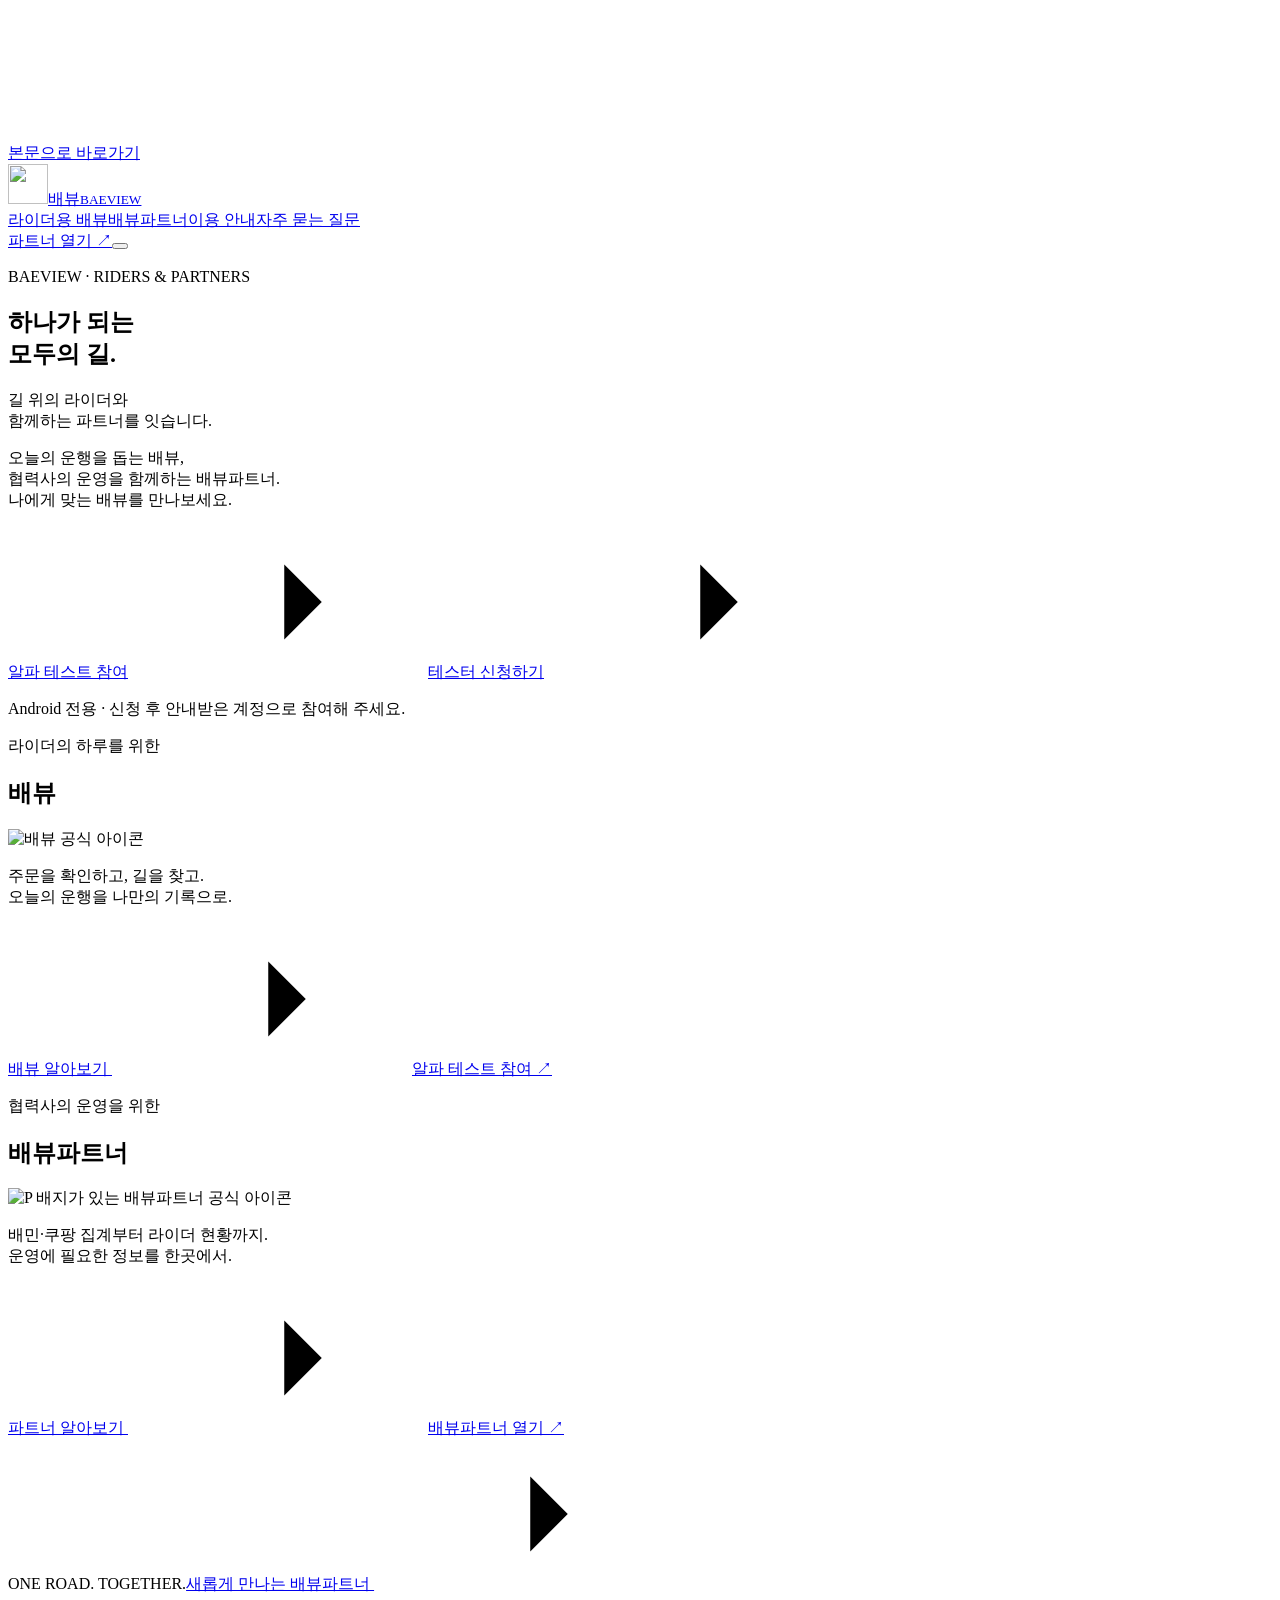
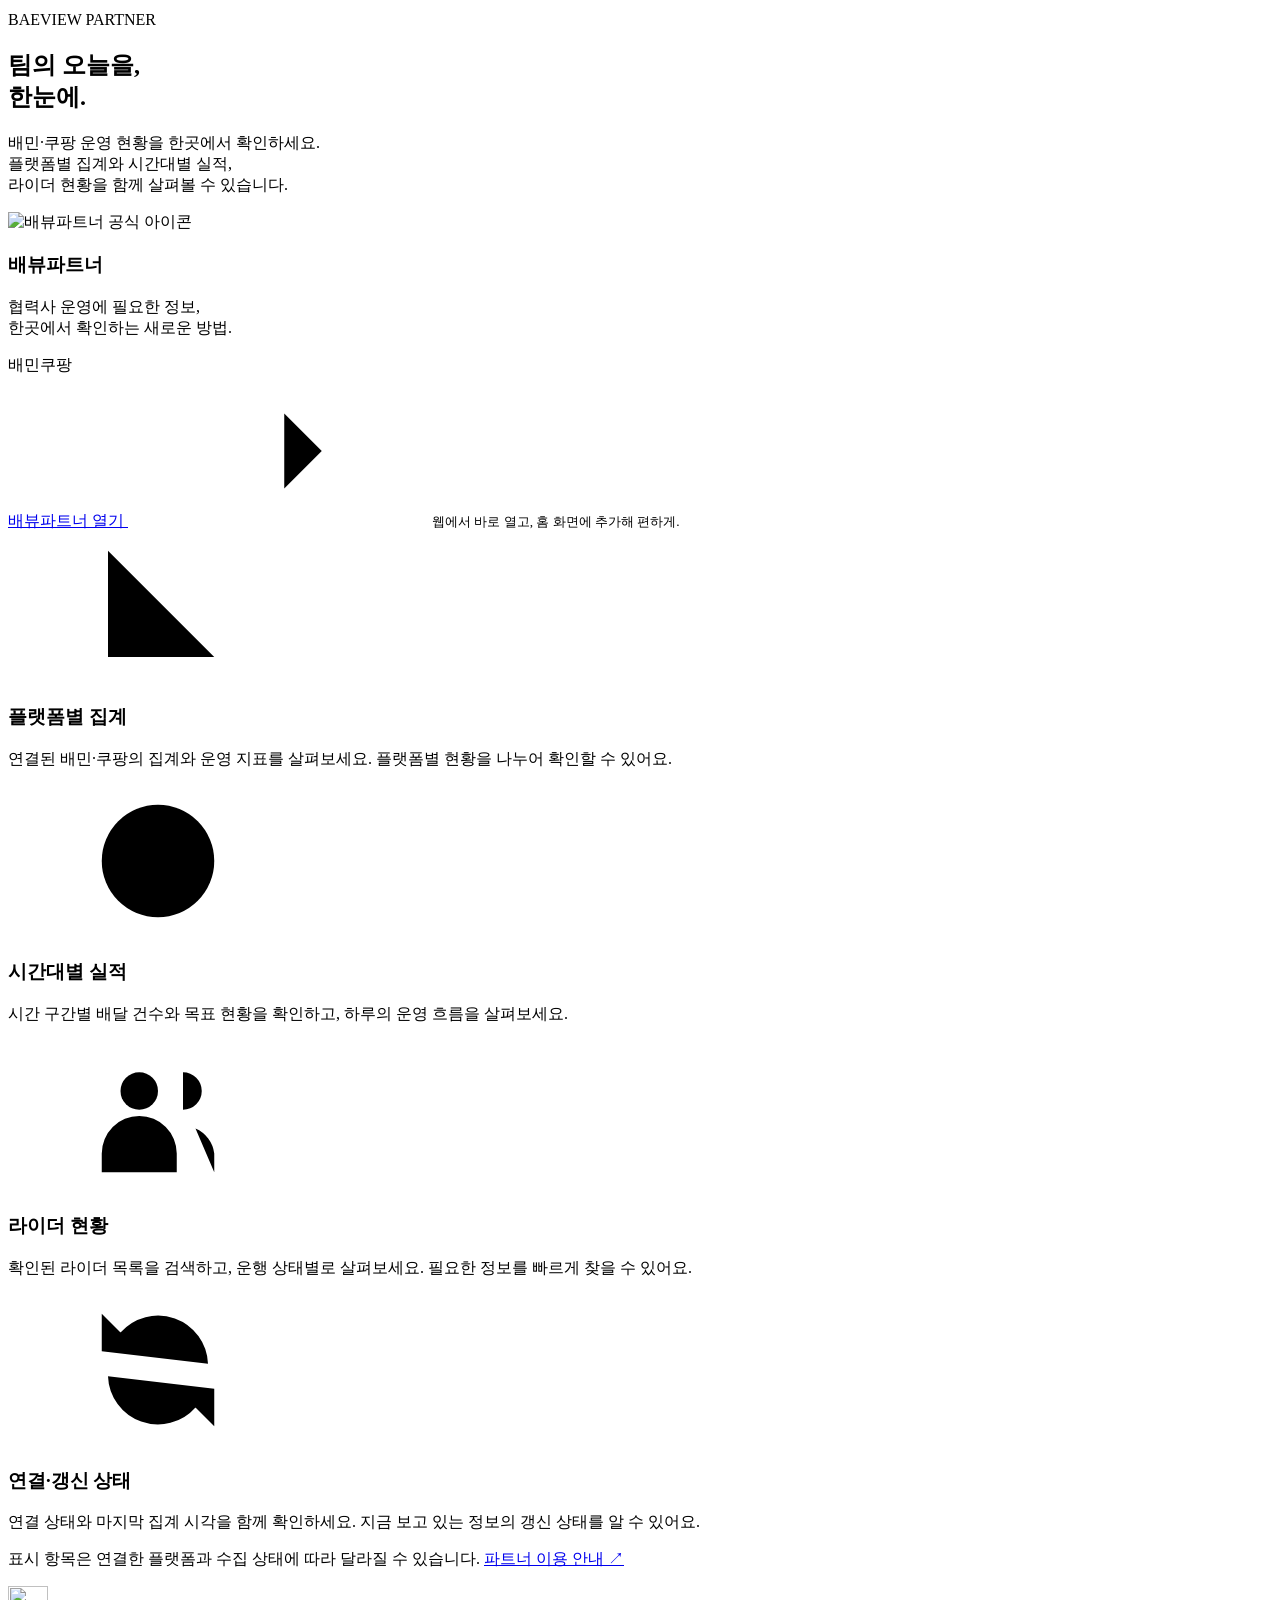
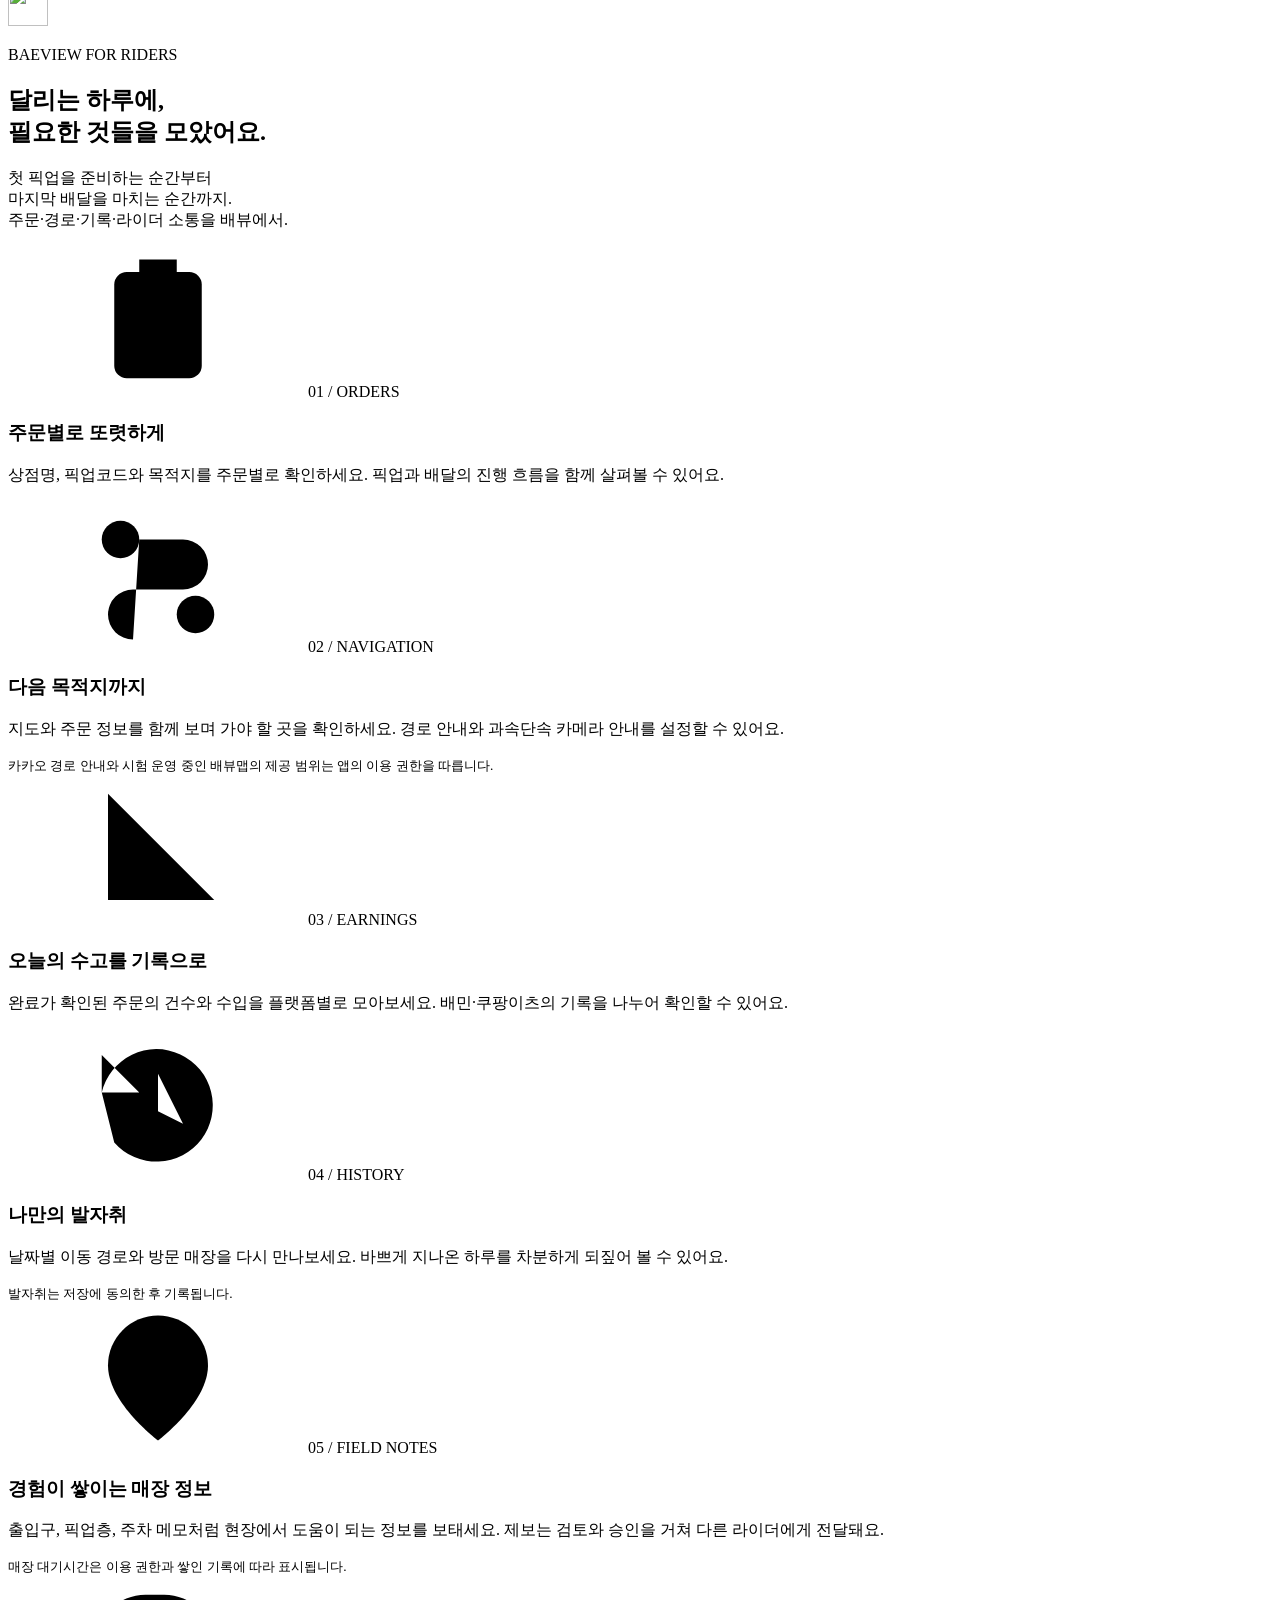
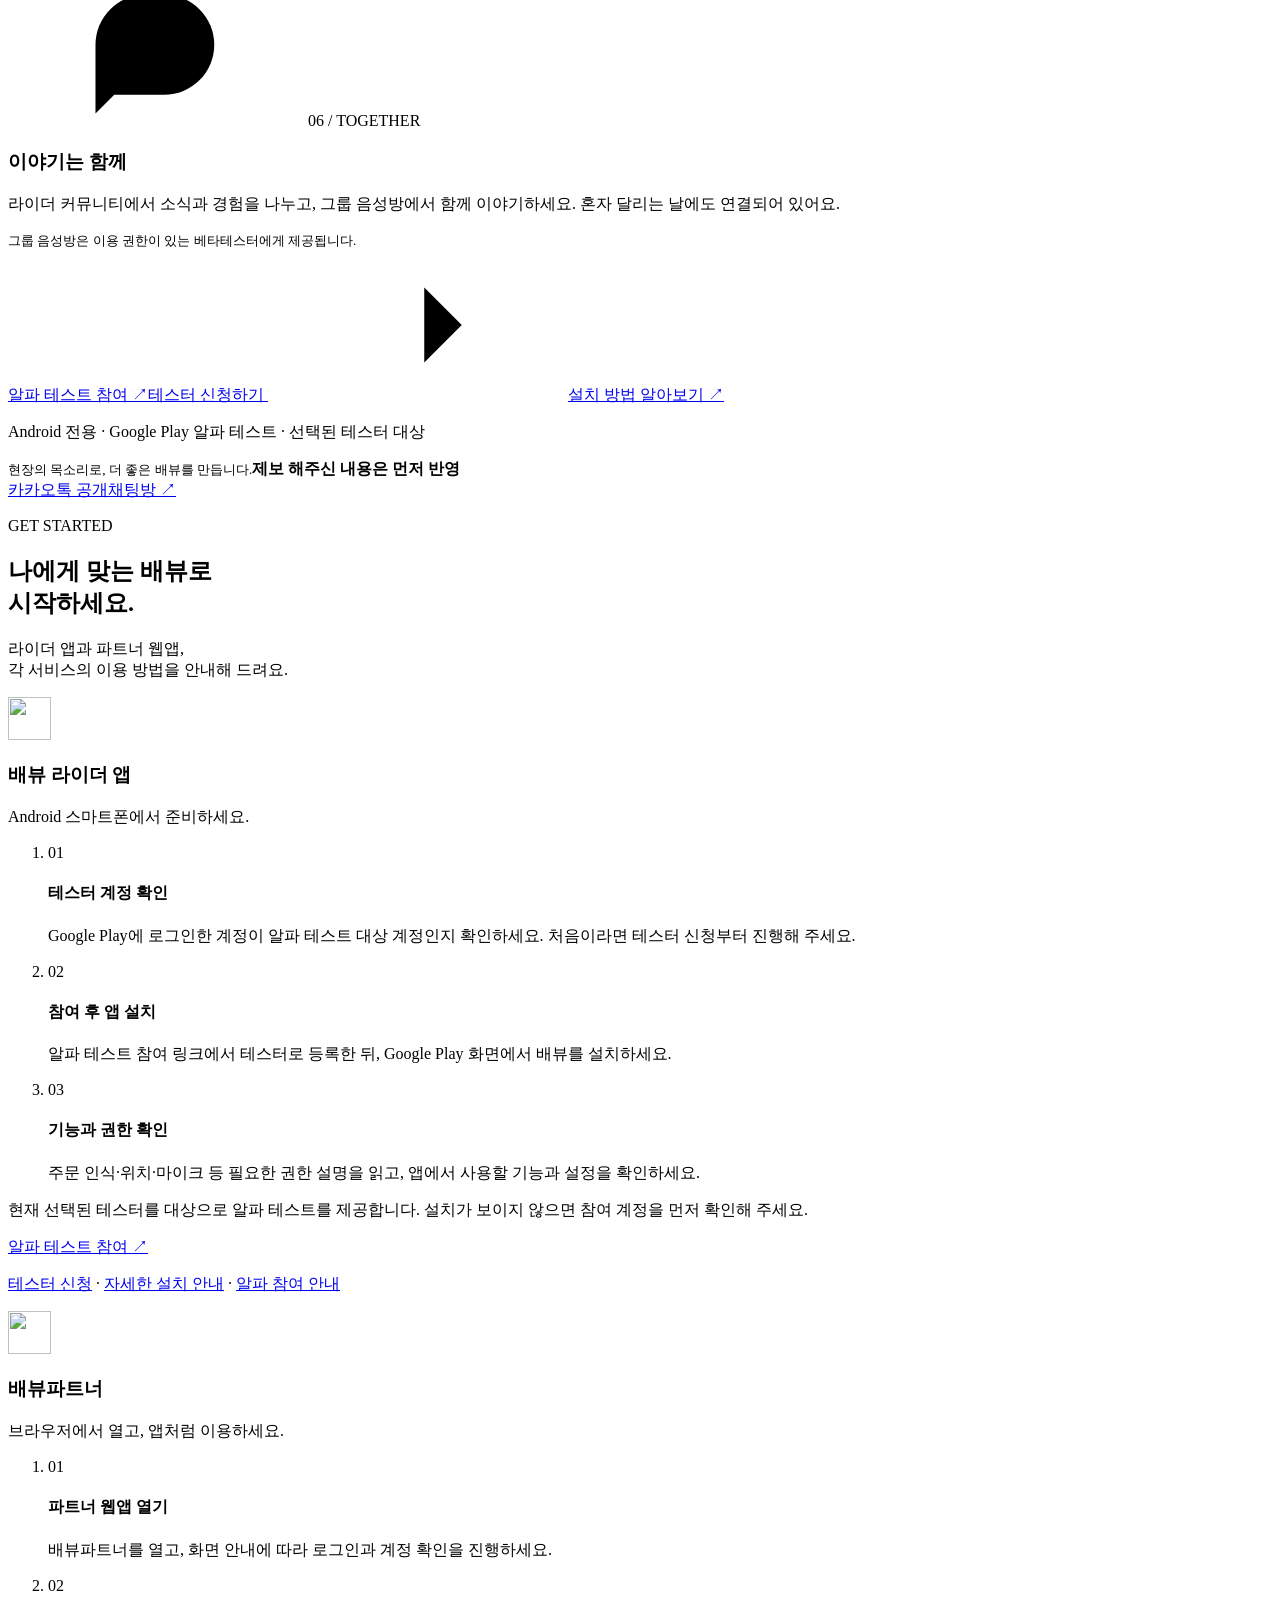
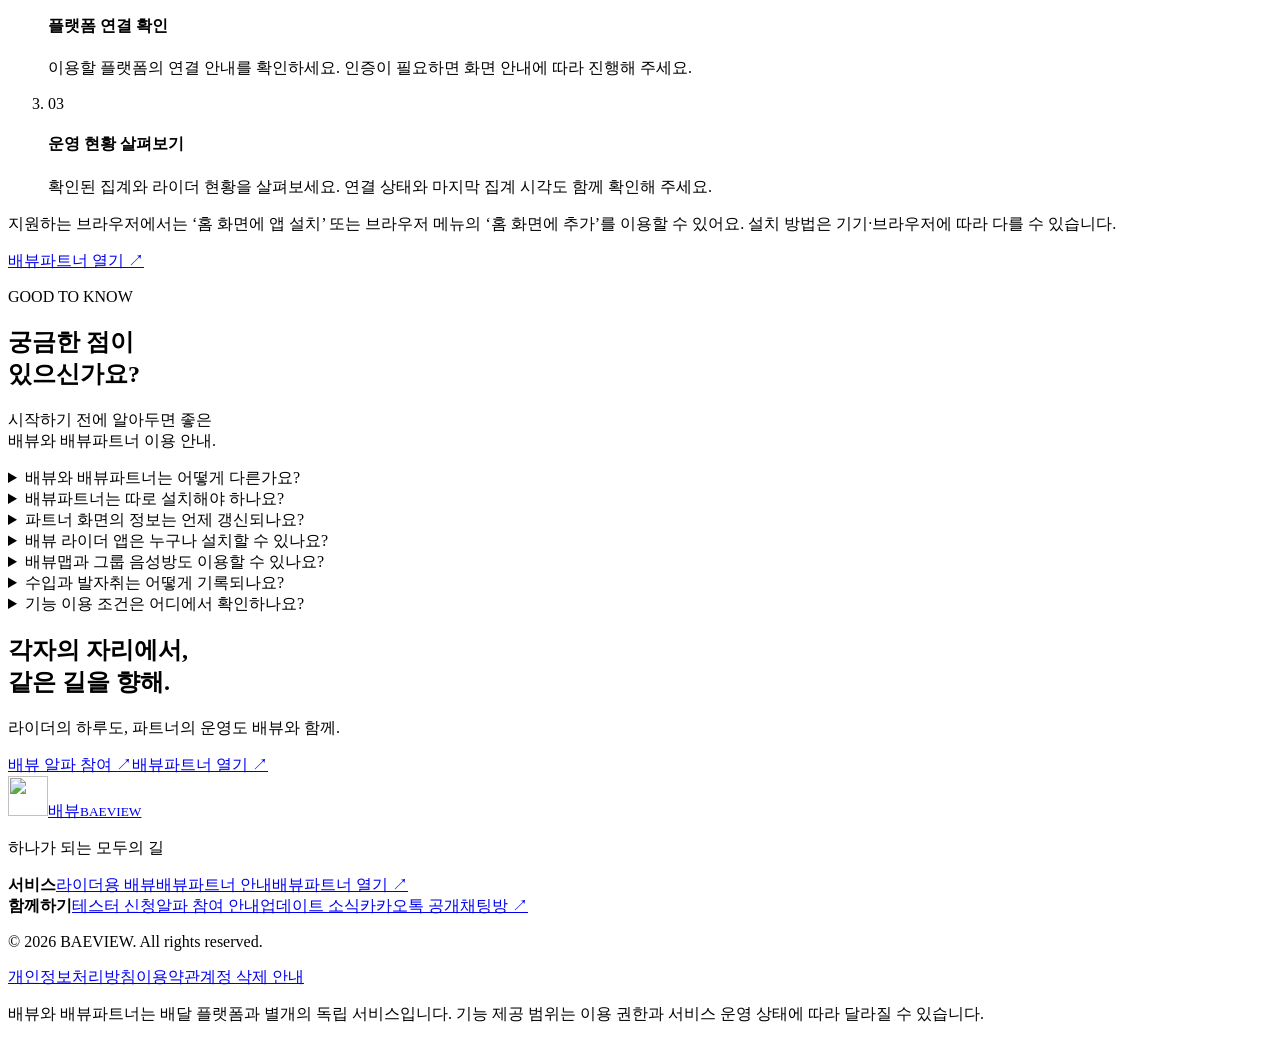
==== docs/index.html @ 4db6f3cc "style(website): unify public pages with charcoal glass surfaces" ====
<!doctype html>
<html lang="ko">
<head>
  <meta charset="utf-8">
  <meta name="viewport" content="width=device-width, initial-scale=1, viewport-fit=cover">
  <meta name="naver-site-verification" content="72a145482f5878d717508084c39de58ae7402d04">
  <meta name="theme-color" content="#1c1d20">
  <meta name="description" content="라이더의 하루와 협력사의 운영을 연결하는 배뷰. 라이더 앱 배뷰의 주문·경로·수입 기록, 배뷰파트너의 배민·쿠팡 집계와 라이더 현황을 만나보세요.">
  <meta property="og:type" content="website">
  <meta property="og:title" content="배뷰 · 배뷰파트너 | 하나가 되는 모두의 길">
  <meta property="og:description" content="길 위의 라이더부터 함께하는 파트너까지. 배뷰 라이더 앱과 협력사 운영을 위한 배뷰파트너를 만나보세요.">
  <meta property="og:url" content="https://baeview.kr/">
  <meta property="og:image" content="https://baeview.kr/baeview-share-mint-20261121.png">
  <meta property="og:image:secure_url" content="https://baeview.kr/baeview-share-mint-20261121.png">
  <meta property="og:image:type" content="image/png">
  <meta property="og:image:width" content="1024">
  <meta property="og:image:height" content="500">
  <meta property="og:image:alt" content="배뷰 · Baeview · 하나가 되는 모두의 길, 민트 도로 핀">
  <link rel="canonical" href="https://baeview.kr/">
  <link rel="icon" type="image/png" href="/favicon-roadpin-v2.png">
  <link rel="apple-touch-icon" href="/apple-touch-icon-roadpin-v2.png">
  <link rel="preload" href="/baeview-notosanskr.woff" as="font" type="font/woff" crossorigin>
  <link rel="stylesheet" href="/baeview-home.css?v=20261126-charcoal1">
  <script src="/baeview-home.js?v=20261126-partner3" defer></script>
  <title>배뷰 · 배뷰파트너 | 하나가 되는 모두의 길</title>
</head>
<body>
<a class="skip-link" href="#main">본문으로 바로가기</a>
<svg class="icon-defs" xmlns="http://www.w3.org/2000/svg" aria-hidden="true"><defs>
  <symbol id="i-arrow" viewBox="0 0 24 24"><path d="M5 12h14m-6-6 6 6-6 6"/></symbol>
  <symbol id="i-chart" viewBox="0 0 24 24"><path d="M4 3v17h17M8 15v-4m5 4V7m5 8V4"/></symbol>
  <symbol id="i-clock" viewBox="0 0 24 24"><circle cx="12" cy="12" r="9"/><path d="M12 7v5l3 2"/></symbol>
  <symbol id="i-team" viewBox="0 0 24 24"><circle cx="9" cy="8" r="3"/><path d="M3 21v-3a6 6 0 0 1 12 0v3m1-16a3 3 0 0 1 0 6m2 3a5 5 0 0 1 3 4v3"/></symbol>
  <symbol id="i-refresh" viewBox="0 0 24 24"><path d="M20 11a8 8 0 0 0-14-5L3 9m0-6v6h6M4 13a8 8 0 0 0 14 5l3-3m0 6v-6h-6"/></symbol>
  <symbol id="i-orders" viewBox="0 0 24 24"><rect x="5" y="4" width="14" height="17" rx="2"/><path d="M9 4V2h6v2M9 9h6m-6 4h6m-6 4h3"/></symbol>
  <symbol id="i-route" viewBox="0 0 24 24"><circle cx="6" cy="6" r="3"/><circle cx="18" cy="18" r="3"/><path d="M9 6h7a4 4 0 0 1 0 8H8a4 4 0 0 0 0 8"/></symbol>
  <symbol id="i-history" viewBox="0 0 24 24"><path d="M3 10a9 9 0 1 1 2 8M3 4v6h6m3-3v6l4 2"/></symbol>
  <symbol id="i-pin" viewBox="0 0 24 24"><path d="M20 10c0 6-8 12-8 12S4 16 4 10a8 8 0 1 1 16 0Z"/><circle cx="12" cy="10" r="2.5"/></symbol>
  <symbol id="i-community" viewBox="0 0 24 24"><path d="M21 11a8 8 0 0 1-8 8H5l-3 3V11a8 8 0 0 1 8-8h3a8 8 0 0 1 8 8Z"/><path d="M7 10h9m-9 4h6"/></symbol>
</defs></svg>
<header class="site-header" data-header>
  <div class="container header-inner">
    <a class="brand" href="#top" aria-label="배뷰 홈페이지 처음으로"><img src="/baeview-logo-transparent-20261126.png" width="40" height="40" alt=""><span class="brand-word">배뷰<small>BAEVIEW</small></span></a>
    <nav class="desktop-nav" aria-label="주 메뉴"><a href="#riders">라이더용 배뷰</a><a href="#partner">배뷰파트너</a><a href="#how-it-works">이용 안내</a><a href="#faq">자주 묻는 질문</a></nav>
    <div class="header-actions"><a class="header-start" href="/bp/">파트너 열기 <span aria-hidden="true">↗</span></a><button class="menu-toggle" data-menu-toggle type="button" aria-label="메뉴 열기" aria-expanded="false" aria-controls="mobile-nav"><span></span><span></span></button></div>
  </div>
  <nav class="mobile-nav" id="mobile-nav" aria-label="모바일 메뉴" hidden><a href="#riders">라이더용 배뷰</a><a href="#partner">배뷰파트너</a><a href="#how-it-works">이용 안내</a><a href="#faq">자주 묻는 질문</a><a href="/apply.html">테스터 신청하기</a><a href="/bp/">배뷰파트너 열기 ↗</a></nav>
</header>
<main id="main">
  <section class="hero" id="top" aria-labelledby="hero-title">
    <div class="container">
      <p class="eyebrow"><span class="live-dot" aria-hidden="true"></span> BAEVIEW · RIDERS &amp; PARTNERS</p>
      <div class="hero-intro">
        <h1 id="hero-title">하나가 되는<br><span>모두의 길.</span></h1>
        <div class="hero-message"><p>길 위의 라이더와<br>함께하는 파트너를 잇습니다.</p><p>오늘의 운행을 돕는 배뷰,<br class="desktop-break"> 협력사의 운영을 함께하는 배뷰파트너.<br>나에게 맞는 배뷰를 만나보세요.</p><div class="hero-alpha"><div class="hero-alpha-actions" aria-label="알파 테스트 참여 및 신청"><a class="button alpha-cta" href="https://play.google.com/apps/testing/com.baeview.rider"><span>알파 테스트 참여</span><svg class="icon" aria-hidden="true"><use href="#i-arrow"/></svg></a><a class="button alpha-cta alpha-apply" href="/apply.html"><span>테스터 신청하기</span><svg class="icon" aria-hidden="true"><use href="#i-arrow"/></svg></a></div><p>Android 전용 · 신청 후 안내받은 계정으로 참여해 주세요.</p></div></div>
      </div>
      <div class="service-grid" aria-label="배뷰 서비스 선택">
        <article class="service-card">
          <div class="service-brand"><div><p class="service-audience">라이더의 하루를 위한</p><h2>배뷰</h2></div><img src="/baeview-logo-transparent-20261126.png" width="86" height="86" alt="배뷰 공식 아이콘" fetchpriority="high"></div>
          <p class="service-description">주문을 확인하고, 길을 찾고.<br>오늘의 운행을 나만의 기록으로.</p>
          <div class="service-actions"><a class="service-detail" href="#riders">배뷰 알아보기 <svg class="icon" aria-hidden="true"><use href="#i-arrow"/></svg></a><a class="service-launch service-alpha" href="https://play.google.com/apps/testing/com.baeview.rider">알파 테스트 참여 <span aria-hidden="true">↗</span></a></div>
        </article>
        <article class="service-card partner-service">
          <div class="service-brand"><div><p class="service-audience">협력사의 운영을 위한</p><h2>배뷰파트너</h2></div><img src="/baeview-partner-logo-transparent-20261126.png" width="86" height="86" alt="P 배지가 있는 배뷰파트너 공식 아이콘" fetchpriority="high"></div>
          <p class="service-description">배민·쿠팡 집계부터 라이더 현황까지.<br>운영에 필요한 정보를 한곳에서.</p>
          <div class="service-actions"><a class="service-detail" href="#partner">파트너 알아보기 <svg class="icon" aria-hidden="true"><use href="#i-arrow"/></svg></a><a class="service-launch" href="/bp/">배뷰파트너 열기 <span aria-hidden="true">↗</span></a></div>
        </article>
      </div>
      <div class="hero-footer"><span>ONE ROAD. TOGETHER.</span><a href="#partner">새롭게 만나는 배뷰파트너 <svg class="icon" aria-hidden="true"><use href="#i-arrow"/></svg></a></div>
    </div>
  </section>

  <section class="section partner-section" id="partner" aria-labelledby="partner-title">
    <div class="container">
      <div class="section-heading"><div><p class="eyebrow">BAEVIEW PARTNER</p><h2 id="partner-title">팀의 오늘을,<br>한눈에.</h2></div><p>배민·쿠팡 운영 현황을 한곳에서 확인하세요.<br>플랫폼별 집계와 시간대별 실적,<br>라이더 현황을 함께 살펴볼 수 있습니다.</p></div>
      <div class="partner-layout">
        <div class="partner-signature">
          <img src="/baeview-partner-logo-transparent-20261126.png" width="102" height="102" alt="배뷰파트너 공식 아이콘" loading="lazy">
          <h3>배뷰파트너</h3>
          <p>협력사 운영에 필요한 정보,<br>한곳에서 확인하는 새로운 방법.</p>
          <div class="platform-labels" aria-label="연결 플랫폼"><span>배민</span><span>쿠팡</span></div>
          <a class="button button-mint" href="/bp/">배뷰파트너 열기 <svg class="icon" aria-hidden="true"><use href="#i-arrow"/></svg></a>
          <small>웹에서 바로 열고, 홈 화면에 추가해 편하게.</small>
        </div>
        <div class="partner-feature-grid">
          <article class="partner-feature"><svg class="icon" aria-hidden="true"><use href="#i-chart"/></svg><h3>플랫폼별 집계</h3><p>연결된 배민·쿠팡의 집계와 운영 지표를 살펴보세요. 플랫폼별 현황을 나누어 확인할 수 있어요.</p></article>
          <article class="partner-feature"><svg class="icon" aria-hidden="true"><use href="#i-clock"/></svg><h3>시간대별 실적</h3><p>시간 구간별 배달 건수와 목표 현황을 확인하고, 하루의 운영 흐름을 살펴보세요.</p></article>
          <article class="partner-feature"><svg class="icon" aria-hidden="true"><use href="#i-team"/></svg><h3>라이더 현황</h3><p>확인된 라이더 목록을 검색하고, 운행 상태별로 살펴보세요. 필요한 정보를 빠르게 찾을 수 있어요.</p></article>
          <article class="partner-feature"><svg class="icon" aria-hidden="true"><use href="#i-refresh"/></svg><h3>연결·갱신 상태</h3><p>연결 상태와 마지막 집계 시각을 함께 확인하세요. 지금 보고 있는 정보의 갱신 상태를 알 수 있어요.</p></article>
        </div>
      </div>
      <p class="partner-note">표시 항목은 연결한 플랫폼과 수집 상태에 따라 달라질 수 있습니다. <a class="text-link" href="#partner-start" data-guide-link="partner">파트너 이용 안내 <span aria-hidden="true">↗</span></a></p>
    </div>
  </section>

  <section class="section rider-section" id="riders" aria-labelledby="riders-title">
    <div class="container" id="features">
      <div class="section-heading"><div><div class="rider-heading-brand"><img src="/baeview-logo-transparent-20261126.png" width="40" height="40" alt="" loading="lazy"><p class="eyebrow">BAEVIEW FOR RIDERS</p></div><h2 id="riders-title">달리는 하루에,<br>필요한 것들을 모았어요.</h2></div><p>첫 픽업을 준비하는 순간부터<br>마지막 배달을 마치는 순간까지.<br>주문·경로·기록·라이더 소통을 배뷰에서.</p></div>
      <div class="rider-features">
        <article class="rider-feature" id="orders"><div class="feature-top"><svg class="icon" aria-hidden="true"><use href="#i-orders"/></svg><span>01 / ORDERS</span></div><h3>주문별로 또렷하게</h3><p>상점명, 픽업코드와 목적지를 주문별로 확인하세요. 픽업과 배달의 진행 흐름을 함께 살펴볼 수 있어요.</p></article>
        <article class="rider-feature" id="navigation"><div class="feature-top"><svg class="icon" aria-hidden="true"><use href="#i-route"/></svg><span>02 / NAVIGATION</span></div><h3>다음 목적지까지</h3><p>지도와 주문 정보를 함께 보며 가야 할 곳을 확인하세요. 경로 안내와 과속단속 카메라 안내를 설정할 수 있어요.</p><small>카카오 경로 안내와 시험 운영 중인 배뷰맵의 제공 범위는 앱의 이용 권한을 따릅니다.</small></article>
        <article class="rider-feature" id="earnings"><div class="feature-top"><svg class="icon" aria-hidden="true"><use href="#i-chart"/></svg><span>03 / EARNINGS</span></div><h3>오늘의 수고를 기록으로</h3><p>완료가 확인된 주문의 건수와 수입을 플랫폼별로 모아보세요. 배민·쿠팡이츠의 기록을 나누어 확인할 수 있어요.</p></article>
        <article class="rider-feature" id="history"><div class="feature-top"><svg class="icon" aria-hidden="true"><use href="#i-history"/></svg><span>04 / HISTORY</span></div><h3>나만의 발자취</h3><p>날짜별 이동 경로와 방문 매장을 다시 만나보세요. 바쁘게 지나온 하루를 차분하게 되짚어 볼 수 있어요.</p><small>발자취는 저장에 동의한 후 기록됩니다.</small></article>
        <article class="rider-feature" id="field"><div class="feature-top"><svg class="icon" aria-hidden="true"><use href="#i-pin"/></svg><span>05 / FIELD NOTES</span></div><h3>경험이 쌓이는 매장 정보</h3><p>출입구, 픽업층, 주차 메모처럼 현장에서 도움이 되는 정보를 보태세요. 제보는 검토와 승인을 거쳐 다른 라이더에게 전달돼요.</p><small>매장 대기시간은 이용 권한과 쌓인 기록에 따라 표시됩니다.</small></article>
        <article class="rider-feature" id="community"><div class="feature-top"><svg class="icon" aria-hidden="true"><use href="#i-community"/></svg><span>06 / TOGETHER</span></div><h3>이야기는 함께</h3><p>라이더 커뮤니티에서 소식과 경험을 나누고, 그룹 음성방에서 함께 이야기하세요. 혼자 달리는 날에도 연결되어 있어요.</p><small>그룹 음성방은 이용 권한이 있는 베타테스터에게 제공됩니다.</small></article>
      </div>
      <div class="rider-actions"><a class="button button-green" href="https://play.google.com/apps/testing/com.baeview.rider">알파 테스트 참여 <span aria-hidden="true">↗</span></a><a class="button button-outline" href="/apply.html">테스터 신청하기 <svg class="icon" aria-hidden="true"><use href="#i-arrow"/></svg></a><a class="text-link" href="#rider-start" data-guide-link="rider">설치 방법 알아보기 <span aria-hidden="true">↗</span></a></div>
      <p class="rider-note">Android 전용 · Google Play 알파 테스트 · 선택된 테스터 대상</p>
    </div>
  </section>

  <aside class="feedback-band" aria-label="배뷰 제보 안내"><div class="container feedback-inner"><div><small>현장의 목소리로, 더 좋은 배뷰를 만듭니다.</small><strong>제보 해주신 내용은 먼저 반영</strong></div><a class="text-link" href="https://open.kakao.com/o/g1Q4kRLi" target="_blank" rel="noopener noreferrer">카카오톡 공개채팅방 <span aria-hidden="true">↗</span></a></div></aside>

  <section class="section guide-section" id="how-it-works" aria-labelledby="guide-title">
    <div class="container">
      <div class="section-heading guide-heading"><div><p class="eyebrow">GET STARTED</p><h2 id="guide-title">나에게 맞는 배뷰로<br>시작하세요.</h2></div><p>라이더 앱과 파트너 웹앱,<br>각 서비스의 이용 방법을 안내해 드려요.</p></div>
      <div class="guide-tabs" data-guide-tabs role="tablist" aria-label="서비스별 이용 안내" hidden><button id="rider-tab" type="button" role="tab" aria-selected="true" aria-controls="rider-start" data-guide-tab="rider">라이더용 배뷰</button><button id="partner-tab" type="button" role="tab" aria-selected="false" aria-controls="partner-start" tabindex="-1" data-guide-tab="partner">배뷰파트너</button></div>
      <div class="guide-panel" id="rider-start" data-guide-panel="rider" role="tabpanel" aria-labelledby="rider-tab" tabindex="0">
        <div class="guide-panel-heading"><img src="/baeview-logo-transparent-20261126.png" width="43" height="43" alt="" loading="lazy"><div><h3>배뷰 라이더 앱</h3><p>Android 스마트폰에서 준비하세요.</p></div></div>
        <ol class="steps"><li><span class="step-number">01</span><h4>테스터 계정 확인</h4><p>Google Play에 로그인한 계정이 알파 테스트 대상 계정인지 확인하세요. 처음이라면 테스터 신청부터 진행해 주세요.</p></li><li><span class="step-number">02</span><h4>참여 후 앱 설치</h4><p>알파 테스트 참여 링크에서 테스터로 등록한 뒤, Google Play 화면에서 배뷰를 설치하세요.</p></li><li><span class="step-number">03</span><h4>기능과 권한 확인</h4><p>주문 인식·위치·마이크 등 필요한 권한 설명을 읽고, 앱에서 사용할 기능과 설정을 확인하세요.</p></li></ol>
        <div class="guide-bottom"><p>현재 선택된 테스터를 대상으로 알파 테스트를 제공합니다. 설치가 보이지 않으면 참여 계정을 먼저 확인해 주세요.</p><a class="button button-green" href="https://play.google.com/apps/testing/com.baeview.rider">알파 테스트 참여 <span aria-hidden="true">↗</span></a></div>
        <p class="guide-secondary"><a href="/apply.html">테스터 신청</a> · <a href="/download.html">자세한 설치 안내</a> · <a href="/beta.html">알파 참여 안내</a></p>
      </div>
      <div class="guide-panel" id="partner-start" data-guide-panel="partner" role="tabpanel" aria-labelledby="partner-tab" tabindex="0">
        <div class="guide-panel-heading"><img src="/baeview-partner-logo-transparent-20261126.png" width="43" height="43" alt="" loading="lazy"><div><h3>배뷰파트너</h3><p>브라우저에서 열고, 앱처럼 이용하세요.</p></div></div>
        <ol class="steps"><li><span class="step-number">01</span><h4>파트너 웹앱 열기</h4><p>배뷰파트너를 열고, 화면 안내에 따라 로그인과 계정 확인을 진행하세요.</p></li><li><span class="step-number">02</span><h4>플랫폼 연결 확인</h4><p>이용할 플랫폼의 연결 안내를 확인하세요. 인증이 필요하면 화면 안내에 따라 진행해 주세요.</p></li><li><span class="step-number">03</span><h4>운영 현황 살펴보기</h4><p>확인된 집계와 라이더 현황을 살펴보세요. 연결 상태와 마지막 집계 시각도 함께 확인해 주세요.</p></li></ol>
        <div class="guide-bottom"><p>지원하는 브라우저에서는 ‘홈 화면에 앱 설치’ 또는 브라우저 메뉴의 ‘홈 화면에 추가’를 이용할 수 있어요. 설치 방법은 기기·브라우저에 따라 다를 수 있습니다.</p><a class="button button-green" href="/bp/">배뷰파트너 열기 <span aria-hidden="true">↗</span></a></div>
      </div>
    </div>
  </section>

  <section class="section faq-section" id="faq" aria-labelledby="faq-title"><div class="container faq-layout">
    <div class="faq-heading"><p class="eyebrow">GOOD TO KNOW</p><h2 id="faq-title">궁금한 점이<br>있으신가요?</h2><p>시작하기 전에 알아두면 좋은<br>배뷰와 배뷰파트너 이용 안내.</p></div>
    <div class="faq-list">
      <details><summary>배뷰와 배뷰파트너는 어떻게 다른가요?</summary><p>배뷰는 라이더가 주문·경로·수입·운행 기록을 확인하는 Android 앱입니다. 배뷰파트너는 협력사가 플랫폼별 집계와 시간대별 실적, 라이더 현황을 확인하는 웹앱입니다. 이용 목적에 맞는 서비스를 선택해 주세요.</p></details>
      <details><summary>배뷰파트너는 따로 설치해야 하나요?</summary><p><a href="/bp/">배뷰파트너</a>를 브라우저에서 바로 열 수 있습니다. 지원하는 기기와 브라우저에서는 홈 화면에 추가해 앱처럼 사용할 수 있어요. 접속 후 화면에서 로그인과 플랫폼 연결 안내를 확인해 주세요.</p></details>
      <details><summary>파트너 화면의 정보는 언제 갱신되나요?</summary><p>연결된 플랫폼에서 확인한 정보를 바탕으로 표시합니다. 플랫폼 연결과 수집 상태에 따라 갱신 시점이나 표시 항목이 달라질 수 있으니, 화면의 연결 상태와 마지막 집계 시각을 함께 확인해 주세요.</p></details>
      <details><summary>배뷰 라이더 앱은 누구나 설치할 수 있나요?</summary><p>현재 Android의 Google Play 알파 테스트로 운영하고 있습니다. 대상으로 등록된 Google 계정에서 참여·설치할 수 있어요. 처음이라면 <a href="/apply.html">테스터 신청</a>을 진행해 주세요. 참여 계정에서도 설치가 보이지 않으면 <a href="/download.html">설치 안내</a>를 확인해 주세요.</p></details>
      <details><summary>배뷰맵과 그룹 음성방도 이용할 수 있나요?</summary><p>배뷰맵은 시험 운영 중이며, 그룹 음성방과 함께 이용 권한이 있는 테스터에게 제공됩니다. 카카오 경로 안내와 배뷰맵의 제공 범위, 마이크 설정은 앱에서 확인해 주세요. 대화와 화면 조작은 안전하게 정차한 뒤에 진행해 주세요.</p></details>
      <details><summary>수입과 발자취는 어떻게 기록되나요?</summary><p>완료가 확인된 주문의 건수와 금액을 플랫폼별로 확인할 수 있으며, 제안 금액과 완료 수입은 구분합니다. 발자취는 저장에 동의한 후 기록되고 날짜별 이동 경로와 방문 매장을 다시 살펴볼 수 있습니다.</p></details>
      <details><summary>기능 이용 조건은 어디에서 확인하나요?</summary><p>기능별 이용 권한과 요금·결제 조건은 각 서비스의 안내를 확인해 주세요. 테스트 중에는 기능과 제공 범위가 변경될 수 있습니다. 배뷰와 배뷰파트너는 각 배달 플랫폼과 별개의 독립 서비스이며, 배차 수락과 실제 배달 수행은 해당 플랫폼 앱에서 진행합니다.</p></details>
    </div>
  </div></section>

  <section class="closing-section" aria-labelledby="closing-title"><div class="container closing-panel"><div><h2 id="closing-title">각자의 자리에서,<br>같은 길을 향해.</h2><p>라이더의 하루도, 파트너의 운영도 배뷰와 함께.</p></div><div class="closing-actions"><a class="button button-green" href="https://play.google.com/apps/testing/com.baeview.rider">배뷰 알파 참여 <span aria-hidden="true">↗</span></a><a class="button button-outline" href="/bp/">배뷰파트너 열기 <span aria-hidden="true">↗</span></a></div></div></section>
</main>
<footer class="site-footer"><div class="container">
  <div class="footer-top"><div class="footer-brand"><a class="brand" href="#top" aria-label="배뷰 홈페이지 처음으로"><img src="/baeview-logo-transparent-20261126.png" width="40" height="40" alt="" loading="lazy"><span class="brand-word">배뷰<small>BAEVIEW</small></span></a><p>하나가 되는 모두의 길</p></div><div class="footer-links"><nav aria-label="서비스"><strong>서비스</strong><a href="#riders">라이더용 배뷰</a><a href="#partner">배뷰파트너 안내</a><a href="/bp/">배뷰파트너 열기 ↗</a></nav><nav aria-label="참여 및 소식"><strong>함께하기</strong><a href="/apply.html">테스터 신청</a><a href="/beta.html">알파 참여 안내</a><a href="/notice.html">업데이트 소식</a><a href="https://open.kakao.com/o/g1Q4kRLi" target="_blank" rel="noopener noreferrer">카카오톡 공개채팅방 ↗</a></nav></div></div>
  <div class="footer-bottom"><p>© <span data-year>2026</span> BAEVIEW. All rights reserved.</p><nav aria-label="정책 안내"><a href="https://zjzidagcbhaddhjenbtd.supabase.co/functions/v1/baeview-privacy">개인정보처리방침</a><a href="https://zjzidagcbhaddhjenbtd.supabase.co/functions/v1/baeview-terms">이용약관</a><a href="https://zjzidagcbhaddhjenbtd.supabase.co/functions/v1/baeview-account-delete">계정 삭제 안내</a></nav></div>
  <p class="footer-notice">배뷰와 배뷰파트너는 배달 플랫폼과 별개의 독립 서비스입니다. 기능 제공 범위는 이용 권한과 서비스 운영 상태에 따라 달라질 수 있습니다.</p>
</div></footer>
</body>
</html>
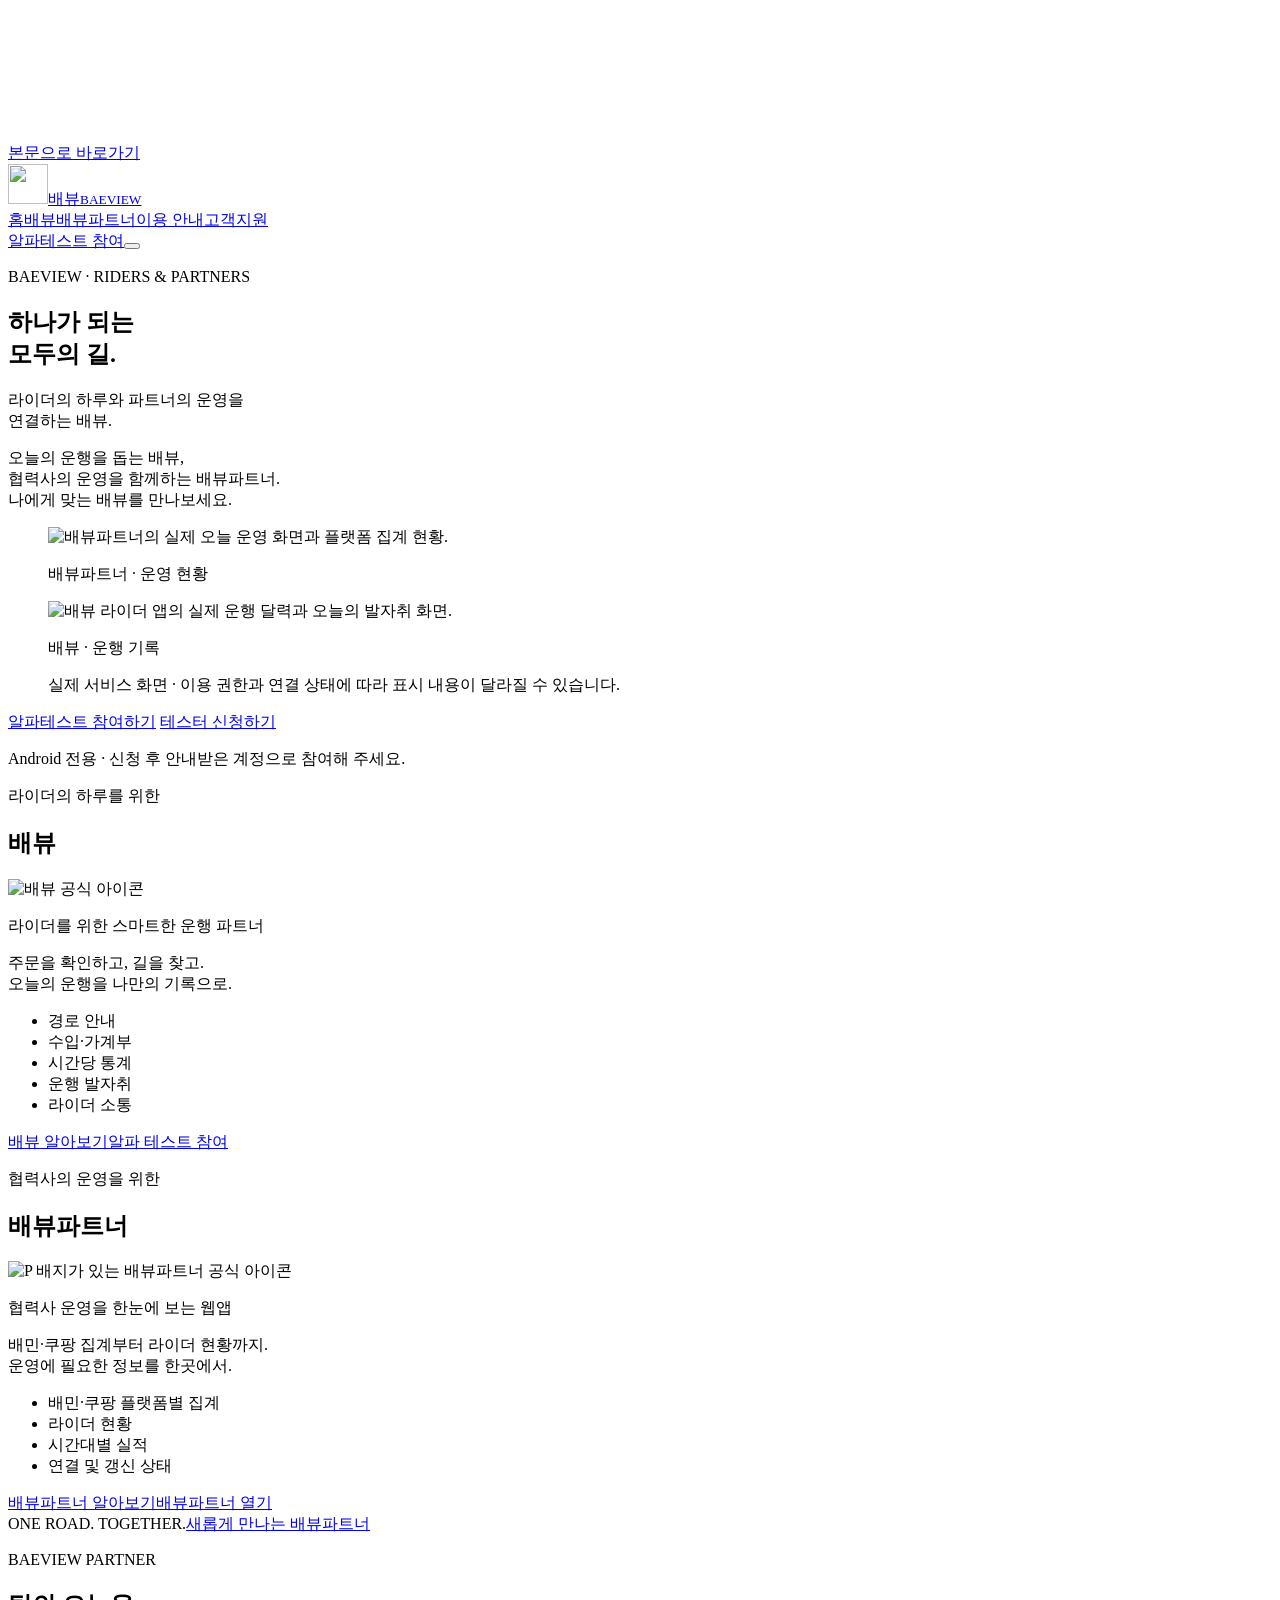
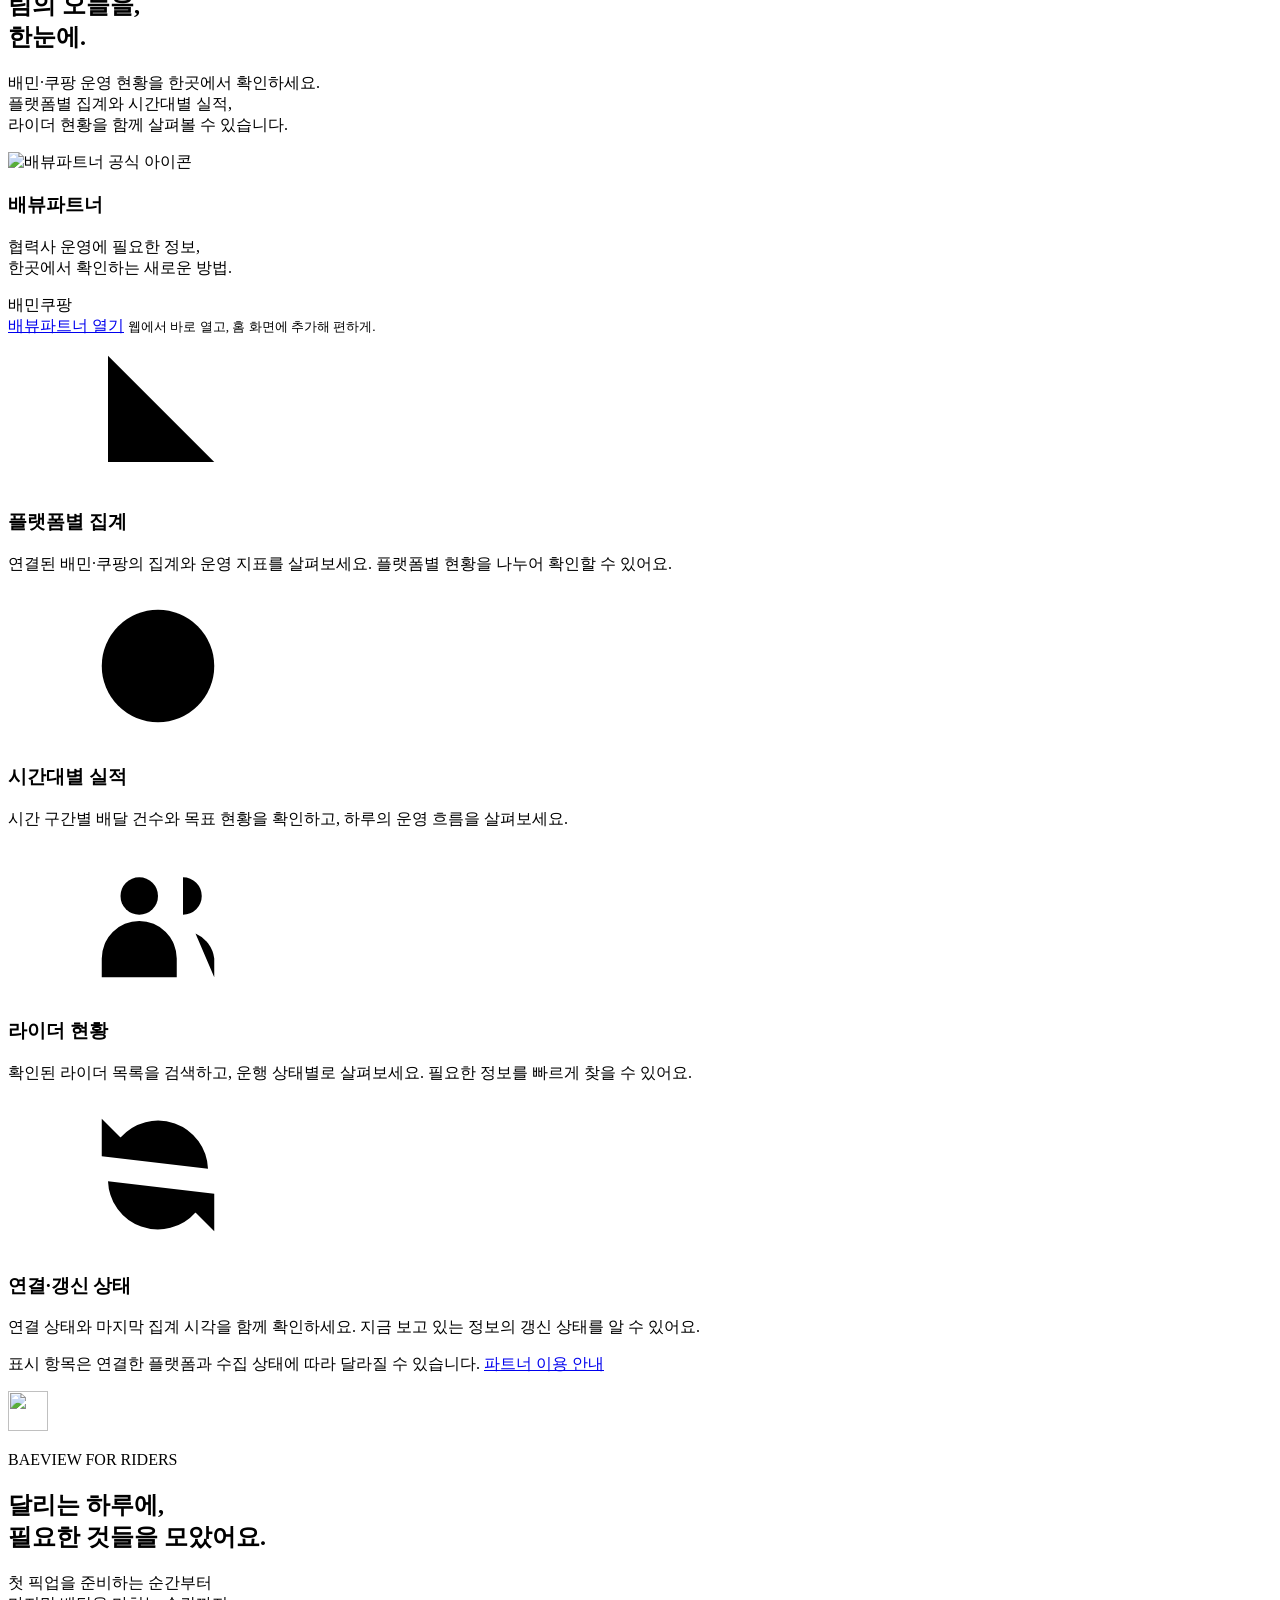
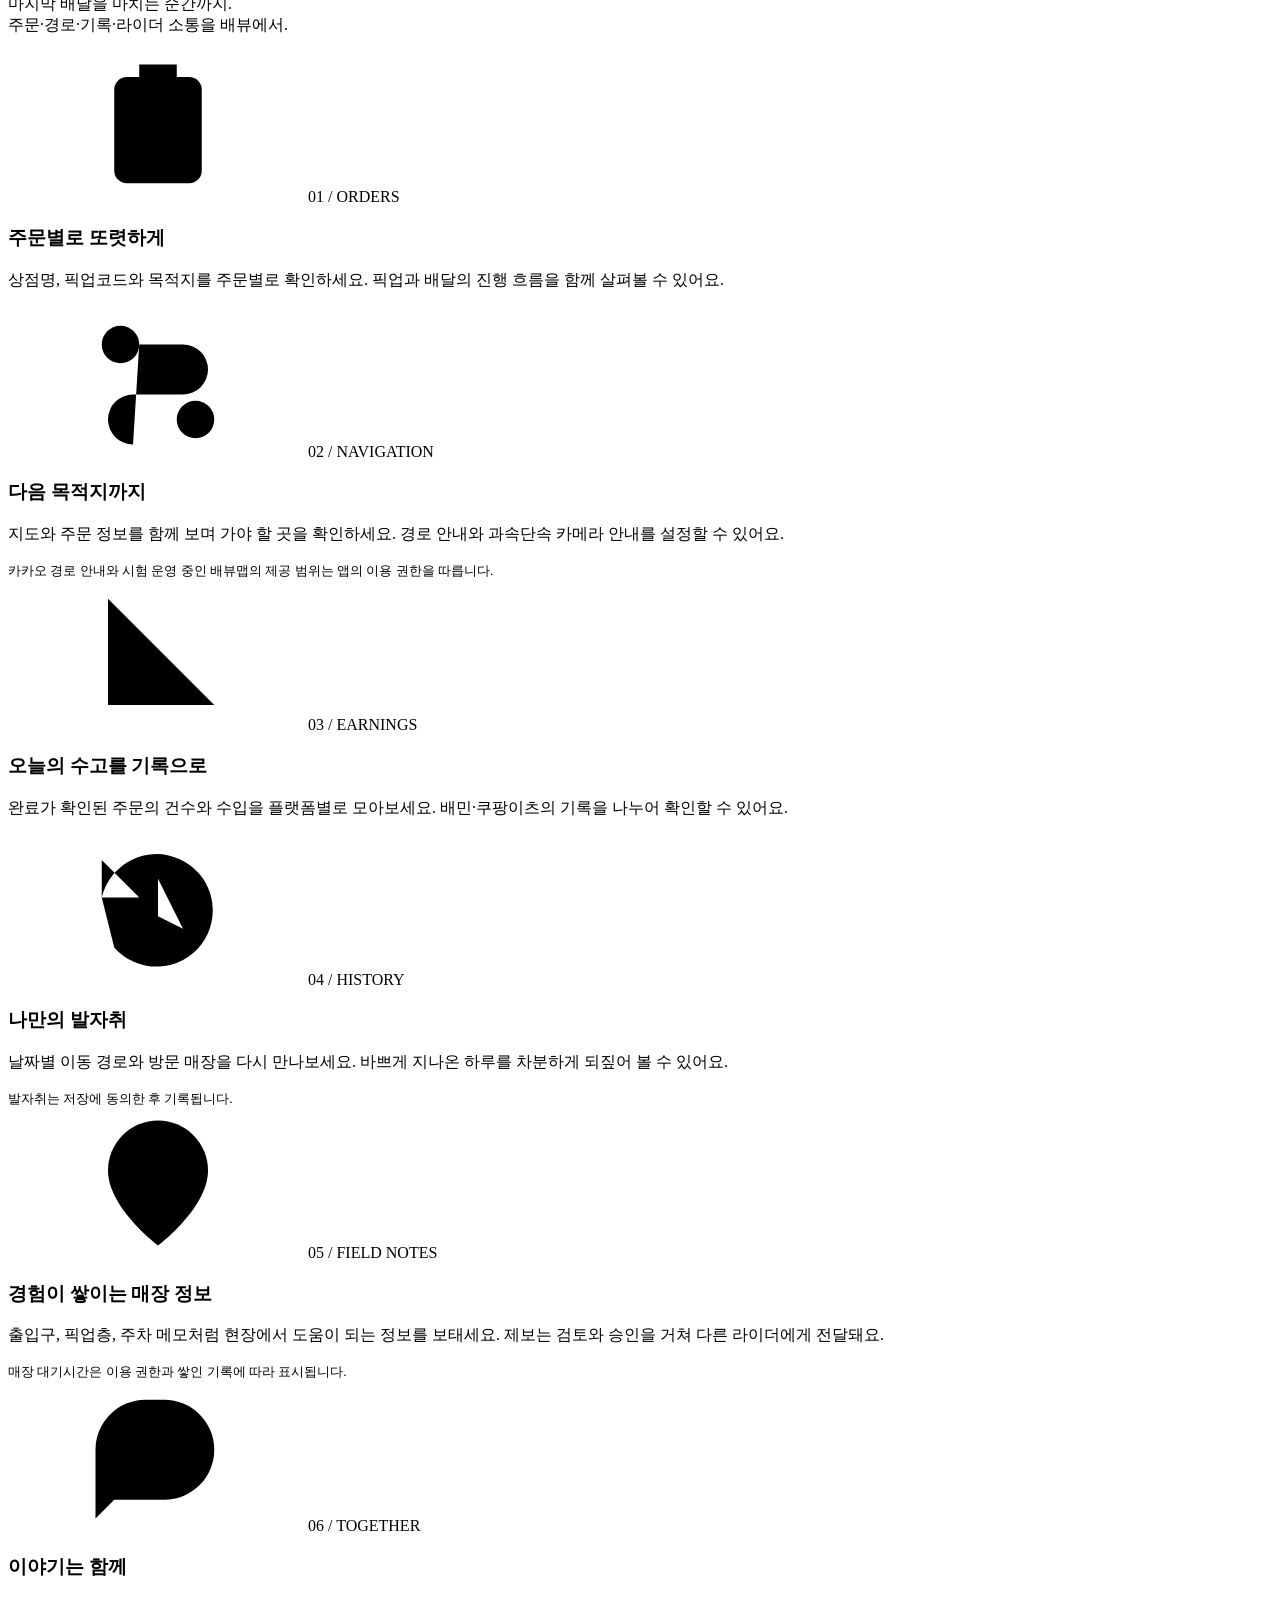
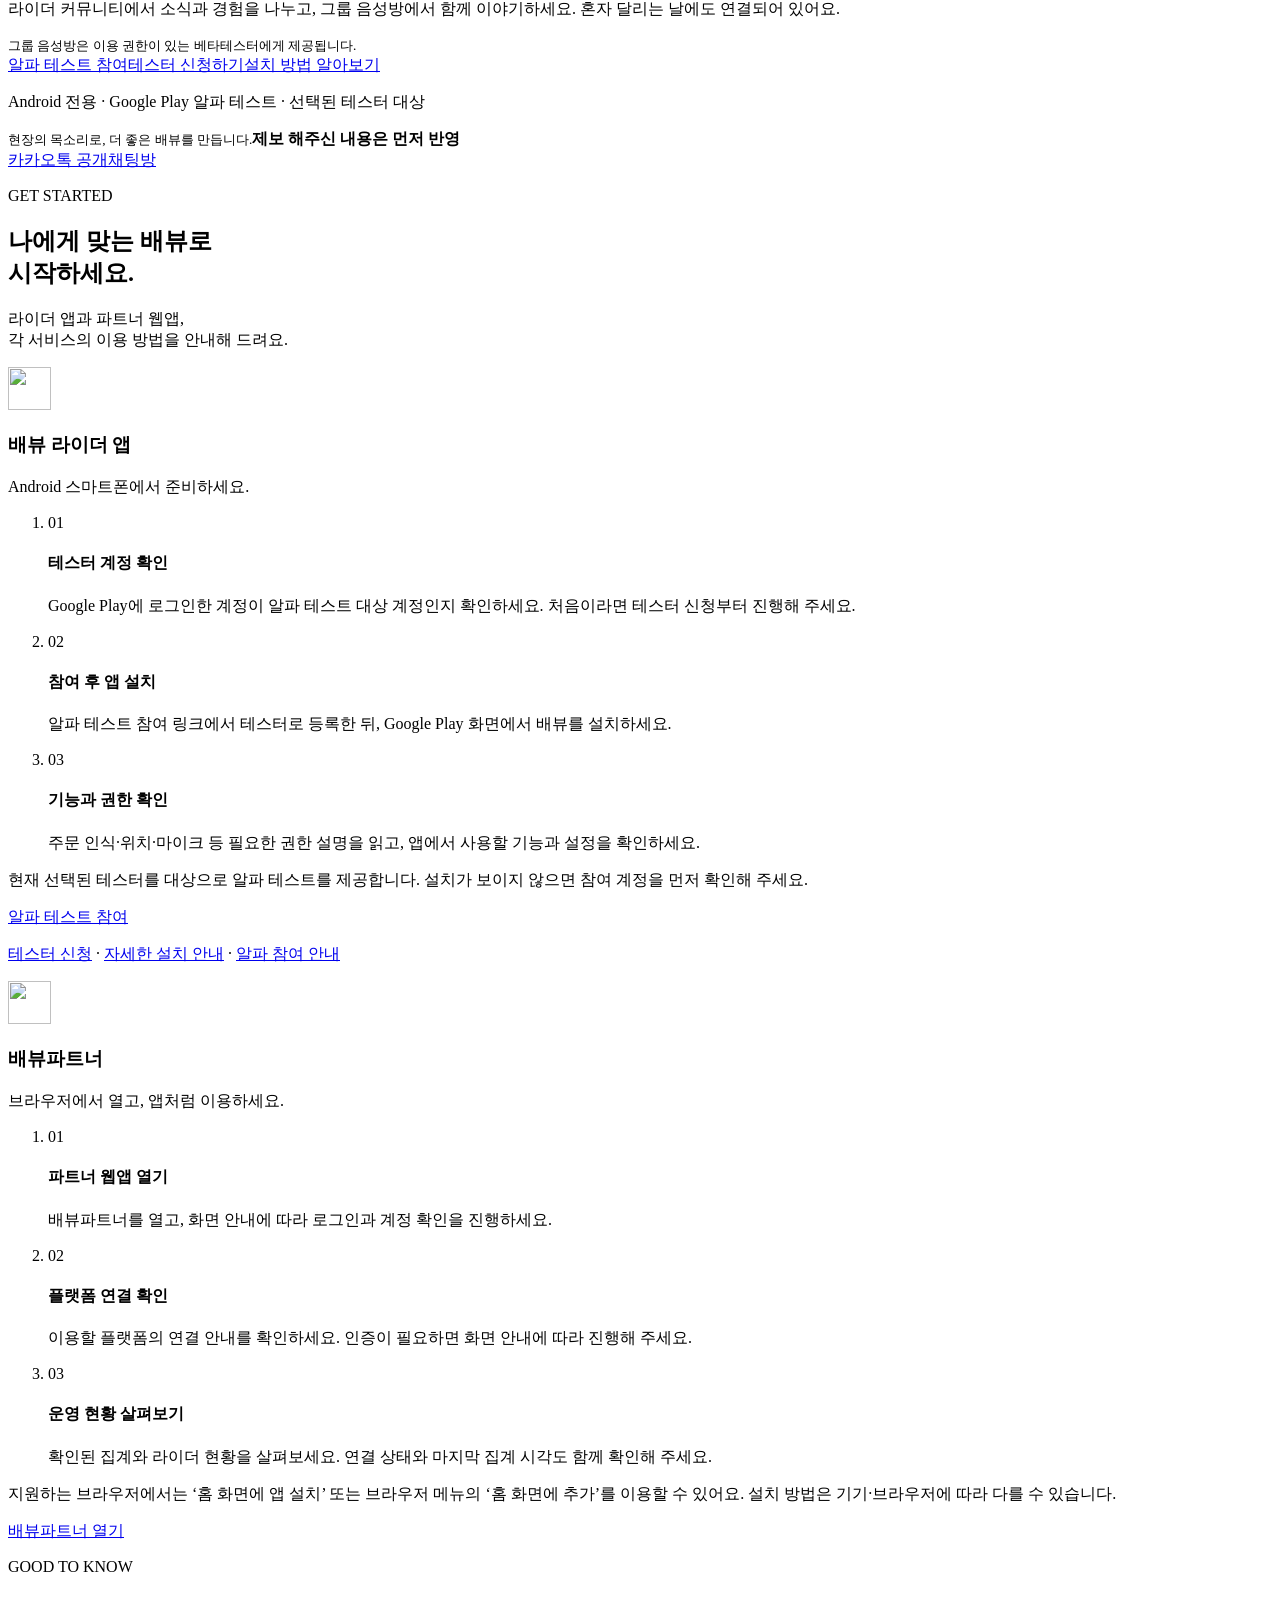
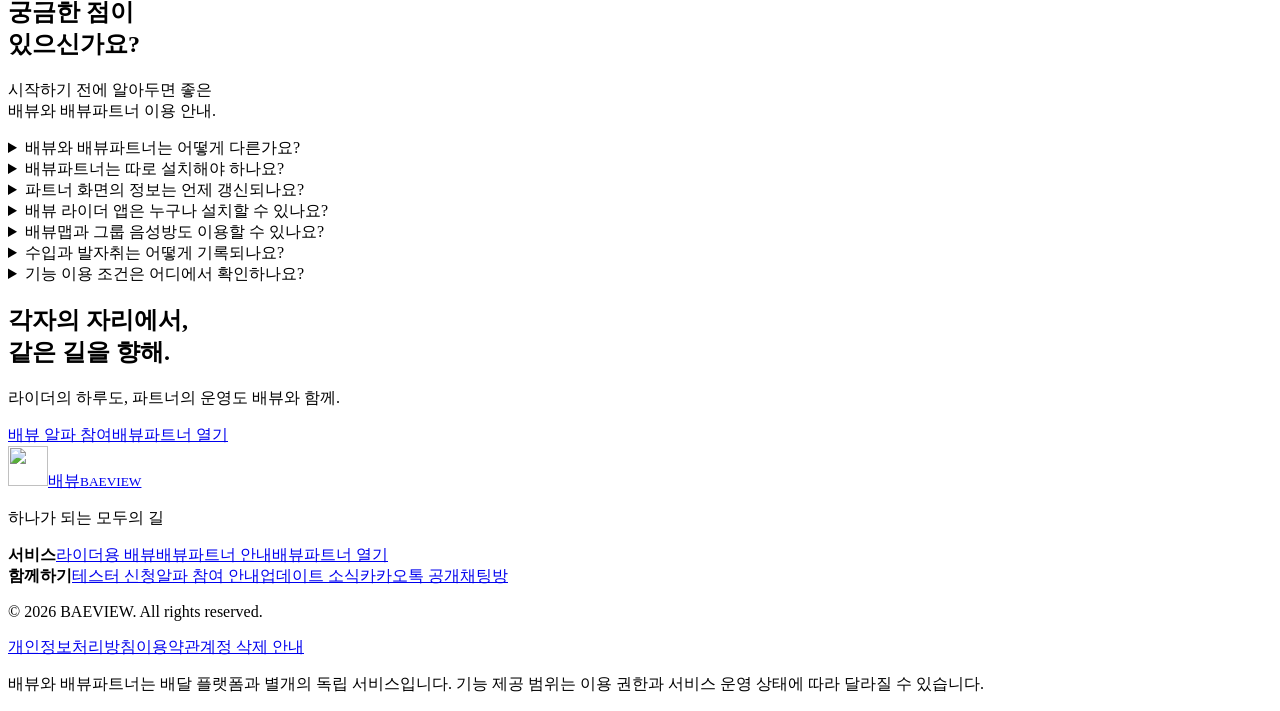
==== commit 186bd92a: "Publish approved premium charcoal homepage with Noto Sans KR" ====
--- a/docs/index.html
+++ b/docs/index.html
@@ -4,7 +4,7 @@
   <meta charset="utf-8">
   <meta name="viewport" content="width=device-width, initial-scale=1, viewport-fit=cover">
   <meta name="naver-site-verification" content="72a145482f5878d717508084c39de58ae7402d04">
-  <meta name="theme-color" content="#1c1d20">
+  <meta name="theme-color" content="#202A2E">
   <meta name="description" content="라이더의 하루와 협력사의 운영을 연결하는 배뷰. 라이더 앱 배뷰의 주문·경로·수입 기록, 배뷰파트너의 배민·쿠팡 집계와 라이더 현황을 만나보세요.">
   <meta property="og:type" content="website">
   <meta property="og:title" content="배뷰 · 배뷰파트너 | 하나가 되는 모두의 길">
@@ -19,8 +19,8 @@
   <link rel="canonical" href="https://baeview.kr/">
   <link rel="icon" type="image/png" href="/favicon-roadpin-v2.png">
   <link rel="apple-touch-icon" href="/apple-touch-icon-roadpin-v2.png">
-  <link rel="preload" href="/baeview-notosanskr.woff" as="font" type="font/woff" crossorigin>
-  <link rel="stylesheet" href="/baeview-home.css?v=20261126-charcoal1">
+  <link rel="preload" href="/baeview-notosanskr-premium-20261126.woff2" as="font" type="font/woff2" crossorigin>
+  <link rel="stylesheet" href="/baeview-home.css?v=20261126-premium1">
   <script src="/baeview-home.js?v=20261126-partner3" defer></script>
   <title>배뷰 · 배뷰파트너 | 하나가 되는 모두의 길</title>
 </head>
@@ -41,32 +41,59 @@
 <header class="site-header" data-header>
   <div class="container header-inner">
     <a class="brand" href="#top" aria-label="배뷰 홈페이지 처음으로"><img src="/baeview-logo-transparent-20261126.png" width="40" height="40" alt=""><span class="brand-word">배뷰<small>BAEVIEW</small></span></a>
-    <nav class="desktop-nav" aria-label="주 메뉴"><a href="#riders">라이더용 배뷰</a><a href="#partner">배뷰파트너</a><a href="#how-it-works">이용 안내</a><a href="#faq">자주 묻는 질문</a></nav>
-    <div class="header-actions"><a class="header-start" href="/bp/">파트너 열기 <span aria-hidden="true">↗</span></a><button class="menu-toggle" data-menu-toggle type="button" aria-label="메뉴 열기" aria-expanded="false" aria-controls="mobile-nav"><span></span><span></span></button></div>
+    <nav class="desktop-nav" aria-label="주 메뉴"><a href="#top">홈</a><a href="#riders">배뷰</a><a href="#partner">배뷰파트너</a><a href="#how-it-works">이용 안내</a><a href="#faq">고객지원</a></nav>
+    <div class="header-actions"><a class="header-start" href="https://play.google.com/apps/testing/com.baeview.rider">알파테스트 참여</a><button class="menu-toggle" data-menu-toggle type="button" aria-label="메뉴 열기" aria-expanded="false" aria-controls="mobile-nav"><span></span><span></span></button></div>
   </div>
-  <nav class="mobile-nav" id="mobile-nav" aria-label="모바일 메뉴" hidden><a href="#riders">라이더용 배뷰</a><a href="#partner">배뷰파트너</a><a href="#how-it-works">이용 안내</a><a href="#faq">자주 묻는 질문</a><a href="/apply.html">테스터 신청하기</a><a href="/bp/">배뷰파트너 열기 ↗</a></nav>
+  <nav class="mobile-nav" id="mobile-nav" aria-label="모바일 메뉴" hidden><a href="#top">홈</a><a href="#riders">배뷰</a><a href="#partner">배뷰파트너</a><a href="#how-it-works">이용 안내</a><a href="#faq">고객지원</a><a href="/apply.html">테스터 신청하기</a><a href="/bp/">배뷰파트너 열기</a></nav>
 </header>
 <main id="main">
   <section class="hero" id="top" aria-labelledby="hero-title">
     <div class="container">
-      <p class="eyebrow"><span class="live-dot" aria-hidden="true"></span> BAEVIEW · RIDERS &amp; PARTNERS</p>
-      <div class="hero-intro">
-        <h1 id="hero-title">하나가 되는<br><span>모두의 길.</span></h1>
-        <div class="hero-message"><p>길 위의 라이더와<br>함께하는 파트너를 잇습니다.</p><p>오늘의 운행을 돕는 배뷰,<br class="desktop-break"> 협력사의 운영을 함께하는 배뷰파트너.<br>나에게 맞는 배뷰를 만나보세요.</p><div class="hero-alpha"><div class="hero-alpha-actions" aria-label="알파 테스트 참여 및 신청"><a class="button alpha-cta" href="https://play.google.com/apps/testing/com.baeview.rider"><span>알파 테스트 참여</span><svg class="icon" aria-hidden="true"><use href="#i-arrow"/></svg></a><a class="button alpha-cta alpha-apply" href="/apply.html"><span>테스터 신청하기</span><svg class="icon" aria-hidden="true"><use href="#i-arrow"/></svg></a></div><p>Android 전용 · 신청 후 안내받은 계정으로 참여해 주세요.</p></div></div>
+      <div class="hero-layout">
+        <div class="hero-copy">
+          <p class="eyebrow">BAEVIEW · RIDERS &amp; PARTNERS</p>
+          <h1 id="hero-title">하나가 되는<br><span>모두의 길.</span></h1>
+          <p class="hero-lead">라이더의 하루와 파트너의 운영을<br class="desktop-break"> 연결하는 배뷰.</p>
+          <p class="hero-context">오늘의 운행을 돕는 배뷰,<br>협력사의 운영을 함께하는 배뷰파트너.<br>나에게 맞는 배뷰를 만나보세요.</p>
+        </div>
+        <figure class="hero-visual" aria-label="배뷰 라이더 앱과 배뷰파트너 실제 화면">
+          <div class="device-composition">
+            <div class="device-desktop">
+              <div class="device-frame"><div class="device-screen"><img src="/baeview-partner-screen-20261126.jpg" width="682" height="468" alt="배뷰파트너의 실제 오늘 운영 화면과 플랫폼 집계 현황." fetchpriority="high"></div></div>
+              <p class="device-caption">배뷰파트너 · 운영 현황</p>
+            </div>
+            <div class="device-phone">
+              <div class="device-frame"><div class="device-screen"><img src="/baeview-rider-screen-20261126.jpg" width="709" height="1536" alt="배뷰 라이더 앱의 실제 운행 달력과 오늘의 발자취 화면." fetchpriority="high"></div></div>
+              <p class="device-caption">배뷰 · 운행 기록</p>
+            </div>
+          </div>
+          <figcaption class="visual-note">실제 서비스 화면 · 이용 권한과 연결 상태에 따라 표시 내용이 달라질 수 있습니다.</figcaption>
+        </figure>
+        <div class="hero-alpha">
+          <div class="hero-alpha-actions" aria-label="알파테스트 참여 및 신청">
+            <a class="button alpha-cta" href="https://play.google.com/apps/testing/com.baeview.rider"><span>알파테스트 참여하기</span></a>
+            <a class="button alpha-cta alpha-apply" href="/apply.html"><span>테스터 신청하기</span></a>
+          </div>
+          <p>Android 전용 · 신청 후 안내받은 계정으로 참여해 주세요.</p>
+        </div>
       </div>
       <div class="service-grid" aria-label="배뷰 서비스 선택">
         <article class="service-card">
           <div class="service-brand"><div><p class="service-audience">라이더의 하루를 위한</p><h2>배뷰</h2></div><img src="/baeview-logo-transparent-20261126.png" width="86" height="86" alt="배뷰 공식 아이콘" fetchpriority="high"></div>
+          <p class="service-tagline">라이더를 위한 스마트한 운행 파트너</p>
           <p class="service-description">주문을 확인하고, 길을 찾고.<br>오늘의 운행을 나만의 기록으로.</p>
-          <div class="service-actions"><a class="service-detail" href="#riders">배뷰 알아보기 <svg class="icon" aria-hidden="true"><use href="#i-arrow"/></svg></a><a class="service-launch service-alpha" href="https://play.google.com/apps/testing/com.baeview.rider">알파 테스트 참여 <span aria-hidden="true">↗</span></a></div>
+          <ul class="service-highlights" aria-label="배뷰 대표 기능"><li>경로 안내</li><li>수입·가계부</li><li>시간당 통계</li><li>운행 발자취</li><li>라이더 소통</li></ul>
+          <div class="service-actions"><a class="service-detail" href="#riders">배뷰 알아보기</a><a class="service-launch service-alpha" href="https://play.google.com/apps/testing/com.baeview.rider">알파 테스트 참여</a></div>
         </article>
         <article class="service-card partner-service">
           <div class="service-brand"><div><p class="service-audience">협력사의 운영을 위한</p><h2>배뷰파트너</h2></div><img src="/baeview-partner-logo-transparent-20261126.png" width="86" height="86" alt="P 배지가 있는 배뷰파트너 공식 아이콘" fetchpriority="high"></div>
+          <p class="service-tagline">협력사 운영을 한눈에 보는 웹앱</p>
           <p class="service-description">배민·쿠팡 집계부터 라이더 현황까지.<br>운영에 필요한 정보를 한곳에서.</p>
-          <div class="service-actions"><a class="service-detail" href="#partner">파트너 알아보기 <svg class="icon" aria-hidden="true"><use href="#i-arrow"/></svg></a><a class="service-launch" href="/bp/">배뷰파트너 열기 <span aria-hidden="true">↗</span></a></div>
+          <ul class="service-highlights" aria-label="배뷰파트너 대표 기능"><li>배민·쿠팡 플랫폼별 집계</li><li>라이더 현황</li><li>시간대별 실적</li><li>연결 및 갱신 상태</li></ul>
+          <div class="service-actions"><a class="service-detail" href="#partner">배뷰파트너 알아보기</a><a class="service-launch" href="/bp/">배뷰파트너 열기</a></div>
         </article>
       </div>
-      <div class="hero-footer"><span>ONE ROAD. TOGETHER.</span><a href="#partner">새롭게 만나는 배뷰파트너 <svg class="icon" aria-hidden="true"><use href="#i-arrow"/></svg></a></div>
+      <div class="hero-footer"><span>ONE ROAD. TOGETHER.</span><a href="#partner">새롭게 만나는 배뷰파트너</a></div>
     </div>
   </section>
 
@@ -79,7 +106,7 @@
           <h3>배뷰파트너</h3>
           <p>협력사 운영에 필요한 정보,<br>한곳에서 확인하는 새로운 방법.</p>
           <div class="platform-labels" aria-label="연결 플랫폼"><span>배민</span><span>쿠팡</span></div>
-          <a class="button button-mint" href="/bp/">배뷰파트너 열기 <svg class="icon" aria-hidden="true"><use href="#i-arrow"/></svg></a>
+          <a class="button button-mint" href="/bp/">배뷰파트너 열기</a>
           <small>웹에서 바로 열고, 홈 화면에 추가해 편하게.</small>
         </div>
         <div class="partner-feature-grid">
@@ -89,7 +116,7 @@
           <article class="partner-feature"><svg class="icon" aria-hidden="true"><use href="#i-refresh"/></svg><h3>연결·갱신 상태</h3><p>연결 상태와 마지막 집계 시각을 함께 확인하세요. 지금 보고 있는 정보의 갱신 상태를 알 수 있어요.</p></article>
         </div>
       </div>
-      <p class="partner-note">표시 항목은 연결한 플랫폼과 수집 상태에 따라 달라질 수 있습니다. <a class="text-link" href="#partner-start" data-guide-link="partner">파트너 이용 안내 <span aria-hidden="true">↗</span></a></p>
+      <p class="partner-note">표시 항목은 연결한 플랫폼과 수집 상태에 따라 달라질 수 있습니다. <a class="text-link" href="#partner-start" data-guide-link="partner">파트너 이용 안내</a></p>
     </div>
   </section>
 
@@ -104,12 +131,12 @@
         <article class="rider-feature" id="field"><div class="feature-top"><svg class="icon" aria-hidden="true"><use href="#i-pin"/></svg><span>05 / FIELD NOTES</span></div><h3>경험이 쌓이는 매장 정보</h3><p>출입구, 픽업층, 주차 메모처럼 현장에서 도움이 되는 정보를 보태세요. 제보는 검토와 승인을 거쳐 다른 라이더에게 전달돼요.</p><small>매장 대기시간은 이용 권한과 쌓인 기록에 따라 표시됩니다.</small></article>
         <article class="rider-feature" id="community"><div class="feature-top"><svg class="icon" aria-hidden="true"><use href="#i-community"/></svg><span>06 / TOGETHER</span></div><h3>이야기는 함께</h3><p>라이더 커뮤니티에서 소식과 경험을 나누고, 그룹 음성방에서 함께 이야기하세요. 혼자 달리는 날에도 연결되어 있어요.</p><small>그룹 음성방은 이용 권한이 있는 베타테스터에게 제공됩니다.</small></article>
       </div>
-      <div class="rider-actions"><a class="button button-green" href="https://play.google.com/apps/testing/com.baeview.rider">알파 테스트 참여 <span aria-hidden="true">↗</span></a><a class="button button-outline" href="/apply.html">테스터 신청하기 <svg class="icon" aria-hidden="true"><use href="#i-arrow"/></svg></a><a class="text-link" href="#rider-start" data-guide-link="rider">설치 방법 알아보기 <span aria-hidden="true">↗</span></a></div>
+      <div class="rider-actions"><a class="button button-green" href="https://play.google.com/apps/testing/com.baeview.rider">알파 테스트 참여</a><a class="button button-outline" href="/apply.html">테스터 신청하기</a><a class="text-link" href="#rider-start" data-guide-link="rider">설치 방법 알아보기</a></div>
       <p class="rider-note">Android 전용 · Google Play 알파 테스트 · 선택된 테스터 대상</p>
     </div>
   </section>
 
-  <aside class="feedback-band" aria-label="배뷰 제보 안내"><div class="container feedback-inner"><div><small>현장의 목소리로, 더 좋은 배뷰를 만듭니다.</small><strong>제보 해주신 내용은 먼저 반영</strong></div><a class="text-link" href="https://open.kakao.com/o/g1Q4kRLi" target="_blank" rel="noopener noreferrer">카카오톡 공개채팅방 <span aria-hidden="true">↗</span></a></div></aside>
+  <aside class="feedback-band" aria-label="배뷰 제보 안내"><div class="container feedback-inner"><div><small>현장의 목소리로, 더 좋은 배뷰를 만듭니다.</small><strong>제보 해주신 내용은 먼저 반영</strong></div><a class="text-link" href="https://open.kakao.com/o/g1Q4kRLi" target="_blank" rel="noopener noreferrer">카카오톡 공개채팅방</a></div></aside>
 
   <section class="section guide-section" id="how-it-works" aria-labelledby="guide-title">
     <div class="container">
@@ -118,13 +145,13 @@
       <div class="guide-panel" id="rider-start" data-guide-panel="rider" role="tabpanel" aria-labelledby="rider-tab" tabindex="0">
         <div class="guide-panel-heading"><img src="/baeview-logo-transparent-20261126.png" width="43" height="43" alt="" loading="lazy"><div><h3>배뷰 라이더 앱</h3><p>Android 스마트폰에서 준비하세요.</p></div></div>
         <ol class="steps"><li><span class="step-number">01</span><h4>테스터 계정 확인</h4><p>Google Play에 로그인한 계정이 알파 테스트 대상 계정인지 확인하세요. 처음이라면 테스터 신청부터 진행해 주세요.</p></li><li><span class="step-number">02</span><h4>참여 후 앱 설치</h4><p>알파 테스트 참여 링크에서 테스터로 등록한 뒤, Google Play 화면에서 배뷰를 설치하세요.</p></li><li><span class="step-number">03</span><h4>기능과 권한 확인</h4><p>주문 인식·위치·마이크 등 필요한 권한 설명을 읽고, 앱에서 사용할 기능과 설정을 확인하세요.</p></li></ol>
-        <div class="guide-bottom"><p>현재 선택된 테스터를 대상으로 알파 테스트를 제공합니다. 설치가 보이지 않으면 참여 계정을 먼저 확인해 주세요.</p><a class="button button-green" href="https://play.google.com/apps/testing/com.baeview.rider">알파 테스트 참여 <span aria-hidden="true">↗</span></a></div>
+        <div class="guide-bottom"><p>현재 선택된 테스터를 대상으로 알파 테스트를 제공합니다. 설치가 보이지 않으면 참여 계정을 먼저 확인해 주세요.</p><a class="button button-green" href="https://play.google.com/apps/testing/com.baeview.rider">알파 테스트 참여</a></div>
         <p class="guide-secondary"><a href="/apply.html">테스터 신청</a> · <a href="/download.html">자세한 설치 안내</a> · <a href="/beta.html">알파 참여 안내</a></p>
       </div>
       <div class="guide-panel" id="partner-start" data-guide-panel="partner" role="tabpanel" aria-labelledby="partner-tab" tabindex="0">
         <div class="guide-panel-heading"><img src="/baeview-partner-logo-transparent-20261126.png" width="43" height="43" alt="" loading="lazy"><div><h3>배뷰파트너</h3><p>브라우저에서 열고, 앱처럼 이용하세요.</p></div></div>
         <ol class="steps"><li><span class="step-number">01</span><h4>파트너 웹앱 열기</h4><p>배뷰파트너를 열고, 화면 안내에 따라 로그인과 계정 확인을 진행하세요.</p></li><li><span class="step-number">02</span><h4>플랫폼 연결 확인</h4><p>이용할 플랫폼의 연결 안내를 확인하세요. 인증이 필요하면 화면 안내에 따라 진행해 주세요.</p></li><li><span class="step-number">03</span><h4>운영 현황 살펴보기</h4><p>확인된 집계와 라이더 현황을 살펴보세요. 연결 상태와 마지막 집계 시각도 함께 확인해 주세요.</p></li></ol>
-        <div class="guide-bottom"><p>지원하는 브라우저에서는 ‘홈 화면에 앱 설치’ 또는 브라우저 메뉴의 ‘홈 화면에 추가’를 이용할 수 있어요. 설치 방법은 기기·브라우저에 따라 다를 수 있습니다.</p><a class="button button-green" href="/bp/">배뷰파트너 열기 <span aria-hidden="true">↗</span></a></div>
+        <div class="guide-bottom"><p>지원하는 브라우저에서는 ‘홈 화면에 앱 설치’ 또는 브라우저 메뉴의 ‘홈 화면에 추가’를 이용할 수 있어요. 설치 방법은 기기·브라우저에 따라 다를 수 있습니다.</p><a class="button button-green" href="/bp/">배뷰파트너 열기</a></div>
       </div>
     </div>
   </section>
@@ -142,10 +169,10 @@
     </div>
   </div></section>
 
-  <section class="closing-section" aria-labelledby="closing-title"><div class="container closing-panel"><div><h2 id="closing-title">각자의 자리에서,<br>같은 길을 향해.</h2><p>라이더의 하루도, 파트너의 운영도 배뷰와 함께.</p></div><div class="closing-actions"><a class="button button-green" href="https://play.google.com/apps/testing/com.baeview.rider">배뷰 알파 참여 <span aria-hidden="true">↗</span></a><a class="button button-outline" href="/bp/">배뷰파트너 열기 <span aria-hidden="true">↗</span></a></div></div></section>
+  <section class="closing-section" aria-labelledby="closing-title"><div class="container closing-panel"><div><h2 id="closing-title">각자의 자리에서,<br>같은 길을 향해.</h2><p>라이더의 하루도, 파트너의 운영도 배뷰와 함께.</p></div><div class="closing-actions"><a class="button button-green" href="https://play.google.com/apps/testing/com.baeview.rider">배뷰 알파 참여</a><a class="button button-outline" href="/bp/">배뷰파트너 열기</a></div></div></section>
 </main>
 <footer class="site-footer"><div class="container">
-  <div class="footer-top"><div class="footer-brand"><a class="brand" href="#top" aria-label="배뷰 홈페이지 처음으로"><img src="/baeview-logo-transparent-20261126.png" width="40" height="40" alt="" loading="lazy"><span class="brand-word">배뷰<small>BAEVIEW</small></span></a><p>하나가 되는 모두의 길</p></div><div class="footer-links"><nav aria-label="서비스"><strong>서비스</strong><a href="#riders">라이더용 배뷰</a><a href="#partner">배뷰파트너 안내</a><a href="/bp/">배뷰파트너 열기 ↗</a></nav><nav aria-label="참여 및 소식"><strong>함께하기</strong><a href="/apply.html">테스터 신청</a><a href="/beta.html">알파 참여 안내</a><a href="/notice.html">업데이트 소식</a><a href="https://open.kakao.com/o/g1Q4kRLi" target="_blank" rel="noopener noreferrer">카카오톡 공개채팅방 ↗</a></nav></div></div>
+  <div class="footer-top"><div class="footer-brand"><a class="brand" href="#top" aria-label="배뷰 홈페이지 처음으로"><img src="/baeview-logo-transparent-20261126.png" width="40" height="40" alt="" loading="lazy"><span class="brand-word">배뷰<small>BAEVIEW</small></span></a><p>하나가 되는 모두의 길</p></div><div class="footer-links"><nav aria-label="서비스"><strong>서비스</strong><a href="#riders">라이더용 배뷰</a><a href="#partner">배뷰파트너 안내</a><a href="/bp/">배뷰파트너 열기</a></nav><nav aria-label="참여 및 소식"><strong>함께하기</strong><a href="/apply.html">테스터 신청</a><a href="/beta.html">알파 참여 안내</a><a href="/notice.html">업데이트 소식</a><a href="https://open.kakao.com/o/g1Q4kRLi" target="_blank" rel="noopener noreferrer">카카오톡 공개채팅방</a></nav></div></div>
   <div class="footer-bottom"><p>© <span data-year>2026</span> BAEVIEW. All rights reserved.</p><nav aria-label="정책 안내"><a href="https://zjzidagcbhaddhjenbtd.supabase.co/functions/v1/baeview-privacy">개인정보처리방침</a><a href="https://zjzidagcbhaddhjenbtd.supabase.co/functions/v1/baeview-terms">이용약관</a><a href="https://zjzidagcbhaddhjenbtd.supabase.co/functions/v1/baeview-account-delete">계정 삭제 안내</a></nav></div>
   <p class="footer-notice">배뷰와 배뷰파트너는 배달 플랫폼과 별개의 독립 서비스입니다. 기능 제공 범위는 이용 권한과 서비스 운영 상태에 따라 달라질 수 있습니다.</p>
 </div></footer>
